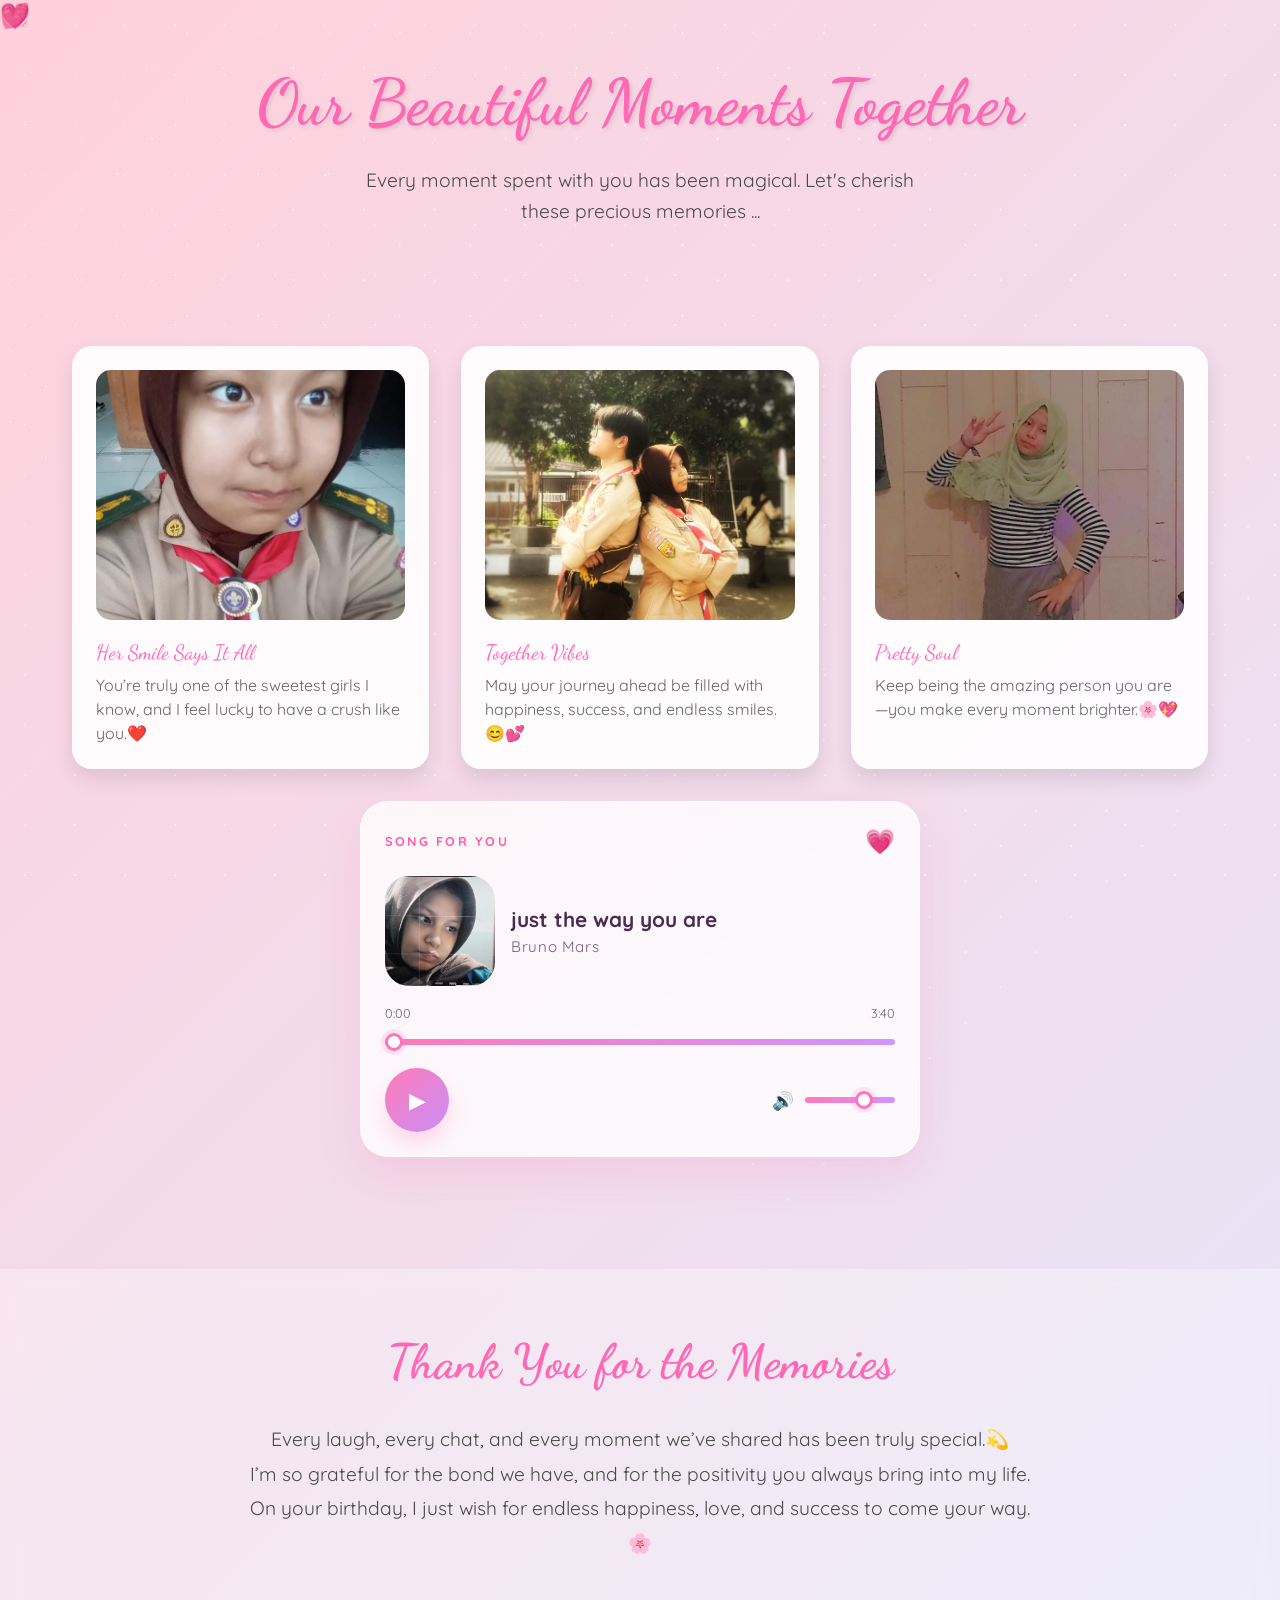
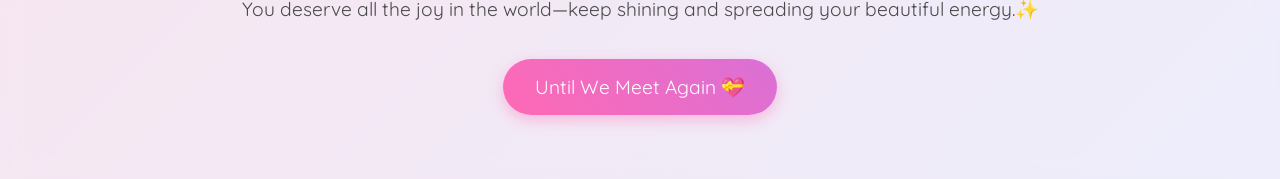
==== last.html @ d9fd36ad "first" ====
<!DOCTYPE html>
<html lang="en">

<head>
    <meta charset="UTF-8">
    <meta name="viewport" content="width=device-width, initial-scale=1.0">
    <title>Our Beautiful Memories ✨</title>
    <style>
        @import url('https://fonts.googleapis.com/css2?family=Dancing+Script:wght@700&family=Quicksand:wght@300;400;500;600&display=swap');

        * {
            margin: 0;
            padding: 0;
            box-sizing: border-box;
        }

        body {
            min-height: 100vh;
            background: linear-gradient(135deg,
                    #ffd1dc 0%,
                    #e6e6fa 25%,
                    #ffefd5 50%,
                    #e6e6fa 75%,
                    #ffd1dc 100%);
            background-size: 400% 400%;
            animation: gradientFlow 15s ease infinite;
            font-family: 'Quicksand', sans-serif;
            overflow-x: hidden;
            color: #4a4a4a;
        }

        @keyframes gradientFlow {
            0% {
                background-position: 0% 50%;
            }

            50% {
                background-position: 100% 50%;
            }

            100% {
                background-position: 0% 50%;
            }
        }

        /* Enhanced Sparkle Effect */
        .magic-sparkles {
            position: fixed;
            top: 0;
            left: 0;
            width: 100%;
            height: 100%;
            pointer-events: none;
            z-index: 1;
        }

        .sparkle {
            position: absolute;
            width: 6px;
            height: 6px;
            border-radius: 50%;
            background-color: white;
            animation: twinkle var(--duration, 4s) ease-in-out infinite;
            opacity: 0;
        }

        @keyframes twinkle {

            0%,
            100% {
                opacity: 0;
                transform: scale(0.5);
            }

            50% {
                opacity: 0.8;
                transform: scale(1);
            }
        }

        /* Generate 50 sparkles with different positions and animations */
        .magic-sparkles::before,
        .magic-sparkles::after {
            content: '';
            position: absolute;
            width: 100%;
            height: 100%;
            background-image: radial-gradient(circle, white 1px, transparent 1px);
            background-size: 50px 50px;
            animation: sparkleLayer 8s linear infinite;
            opacity: 0.5;
        }

        .magic-sparkles::after {
            animation-delay: -4s;
            transform: rotate(45deg);
        }

        @keyframes sparkleLayer {
            0% {
                transform: translateY(0);
            }

            100% {
                transform: translateY(-50px);
            }
        }

        /* Floating Hearts */
        .floating-hearts {
            position: fixed;
            width: 100%;
            height: 100%;
            pointer-events: none;
            z-index: 2;
        }

        .heart {
            position: absolute;
            font-size: 1.5rem;
            color: rgba(255, 105, 180, 0.6);
            animation: floatHeart var(--float-duration, 6s) ease-in-out infinite;
            animation-delay: var(--delay, 0s);
        }

        @keyframes floatHeart {
            0% {
                transform: translate(0, 100vh) rotate(0deg);
            }

            100% {
                transform: translate(var(--translate-x, 0), -100vh) rotate(360deg);
            }
        }

        /* Welcome Section */
        .welcome {
            text-align: center;
            padding: 4rem 2rem;
            position: relative;
            z-index: 3;
        }

        .welcome h1 {
            font-family: 'Dancing Script', cursive;
            font-size: 4rem;
            color: #ff69b4;
            text-shadow: 2px 2px 4px rgba(0, 0, 0, 0.1);
            animation: fadeInScale 2s ease;
        }

        .welcome p {
            font-size: 1.2rem;
            max-width: 600px;
            margin: 1.5rem auto;
            line-height: 1.6;
            animation: fadeIn 2s ease 0.5s both;
        }

        /* Enhanced Memory Cards */
        .memory-container {
            max-width: 1200px;
            margin: 0 auto;
            padding: 2rem;
            display: grid;
            grid-template-columns: repeat(auto-fit, minmax(300px, 1fr));
            gap: 2rem;
            z-index: 3;
            position: relative;
        }

        .memory-card {
            background: rgba(255, 255, 255, 0.9);
            border-radius: 20px;
            padding: 1.5rem;
            box-shadow: 0 10px 20px rgba(0, 0, 0, 0.1);
            transition: all 0.5s cubic-bezier(0.4, 0, 0.2, 1);
            position: relative;
            overflow: hidden;
        }

        .memory-card:hover {
            transform: translateY(-10px) scale(1.02);
            box-shadow: 0 15px 30px rgba(0, 0, 0, 0.15);
        }

        .memory-card::before {
            content: '';
            position: absolute;
            top: 0;
            left: 0;
            width: 100%;
            height: 100%;
            background: linear-gradient(45deg, transparent, rgba(255, 255, 255, 0.4), transparent);
            transform: translateX(-100%);
            transition: 0.5s;
        }

        .memory-card:hover::before {
            transform: translateX(100%);
        }

        .memory-img {
            width: 100%;
            height: 250px;
            object-fit: cover;
            border-radius: 15px;
            margin-bottom: 1rem;
            transition: transform 0.5s ease;
        }

        .memory-card:hover .memory-img {
            transform: scale(1.05);
        }

        .memory-date {
            font-family: 'Dancing Script', cursive;
            color: #ff69b4;
            font-size: 1.3rem;
            margin-bottom: 0.5rem;
        }

        .memory-caption {
            font-size: 1rem;
            line-height: 1.5;
            color: #666;
        }

        /* Final Message Section */
        .final-message {
            text-align: center;
            padding: 4rem 2rem;
            background: rgba(255, 255, 255, 0.3);
            backdrop-filter: blur(10px);
            margin-top: 3rem;
            position: relative;
            z-index: 3;
        }

        .final-message h2 {
            font-family: 'Dancing Script', cursive;
            font-size: 3rem;
            color: #ff69b4;
            margin-bottom: 2rem;
            animation: heartbeat 2s infinite;
        }

        @keyframes heartbeat {

            0%,
            100% {
                transform: scale(1);
            }

            50% {
                transform: scale(1.1);
            }
        }

        .final-message p {
            font-size: 1.2rem;
            max-width: 800px;
            margin: 0 auto 2rem;
            line-height: 1.8;
        }

        .goodbye-btn {
            display: inline-block;
            padding: 1rem 2rem;
            font-size: 1.2rem;
            background: linear-gradient(45deg, #ff69b4, #da70d6);
            color: white;
            border: none;
            border-radius: 50px;
            cursor: pointer;
            text-decoration: none;
            transition: all 0.3s ease;
            box-shadow: 0 5px 15px rgba(255, 105, 180, 0.4);
            animation: float 3s infinite ease-in-out;
        }

        .goodbye-btn:hover {
            transform: translateY(-5px);
            box-shadow: 0 8px 20px rgba(255, 105, 180, 0.6);
        }

        @keyframes float {

            0%,
            100% {
                transform: translateY(0);
            }

            50% {
                transform: translateY(-10px);
            }
        }

        /* Animations */
        @keyframes fadeInScale {
            0% {
                opacity: 0;
                transform: scale(0.8);
            }

            100% {
                opacity: 1;
                transform: scale(1);
            }
        }

        @keyframes fadeIn {
            0% {
                opacity: 0;
            }

            100% {
                opacity: 1;
            }
        }

        /* Generate Hearts */
        .js-generate-hearts {
            position: fixed;
            width: 100%;
            height: 100%;
            pointer-events: none;
            z-index: 2;
        }

        /* Custom Scrollbar */
        ::-webkit-scrollbar {
            width: 12px;
        }

        ::-webkit-scrollbar-track {
            background: rgba(255, 255, 255, 0.4);
        }

        ::-webkit-scrollbar-thumb {
            background: linear-gradient(45deg, #ff69b4, #da70d6);
            border-radius: 6px;
        }

        /* Music Player */
        .music-player-wrap {
            position: relative;
            z-index: 3;
            padding: 0 1.5rem 4rem;
        }

        .music-player {
            max-width: 560px;
            margin: 0 auto;
            background: rgba(255, 255, 255, 0.78);
            border: 1px solid rgba(255, 255, 255, 0.7);
            border-radius: 28px;
            box-shadow: 0 18px 40px rgba(250, 122, 180, 0.18);
            backdrop-filter: blur(10px);
            padding: 1.5rem;
            animation: fadeIn 1.5s ease 1s both;
        }

        .music-top {
            display: flex;
            align-items: center;
            justify-content: space-between;
            margin-bottom: 1.2rem;
        }

        .music-label {
            font-size: 0.8rem;
            letter-spacing: 0.14rem;
            text-transform: uppercase;
            color: #ff5da2;
            font-weight: 700;
        }

        .music-heart {
            font-size: 1.5rem;
            animation: heartbeat 1.8s infinite;
        }

        .music-content {
            display: flex;
            align-items: center;
            gap: 1rem;
        }

        .album-art {
            width: 110px;
            height: 110px;
            border-radius: 24px;
            background: linear-gradient(135deg, #ff9ecb, #d9a7ff, #ffd9a8);
            position: relative;
            display: grid;
            place-items: center;
            overflow: hidden;
        }


        .track-meta {
            flex: 1;
        }

        .track-title {
            font-size: 1.3rem;
            font-weight: 700;
            color: #4a2c52;
            margin-bottom: 0.3rem;
        }

        .track-artist {
            color: #7b5d7e;
            font-size: 0.95rem;
            letter-spacing: 0.04rem;
        }

        .progress-wrap {
            margin-top: 1.2rem;
        }

        .time-row {
            display: flex;
            justify-content: space-between;
            font-size: 0.8rem;
            color: #7a5f7e;
            margin-bottom: 0.5rem;
        }

        input[type="range"] {
            width: 100%;
            appearance: none;
            height: 6px;
            border-radius: 999px;
            background: linear-gradient(90deg, #ff78b8 0%, #d094ff 100%);
            outline: none;
        }

        input[type="range"]::-webkit-slider-thumb {
            appearance: none;
            width: 18px;
            height: 18px;
            border-radius: 50%;
            background: #ffffff;
            border: 3px solid #ff74b8;
            box-shadow: 0 0 0 4px rgba(255, 116, 184, 0.15);
            cursor: pointer;
        }

        .controls {
            display: flex;
            align-items: center;
            justify-content: space-between;
            gap: 1rem;
            margin-top: 1.2rem;
        }

        .control-btn {
            border: none;
            background: linear-gradient(135deg, #ff7bb8, #c98ef7);
            color: #fff;
            width: 52px;
            height: 52px;
            border-radius: 50%;
            font-size: 1.2rem;
            cursor: pointer;
            box-shadow: 0 12px 20px rgba(255, 120, 184, 0.25);
            transition: transform 0.25s ease, box-shadow 0.25s ease;
        }

        .control-btn:hover {
            transform: translateY(-2px) scale(1.04);
            box-shadow: 0 14px 24px rgba(255, 120, 184, 0.35);
        }

        .play-toggle {
            width: 64px;
            height: 64px;
            font-size: 1.4rem;
        }

        .volume-wrap {
            display: flex;
            align-items: center;
            gap: 0.7rem;
            min-width: 120px;
            color: #6a4d6a;
            font-size: 1.1rem;
        }

        .volume-wrap input {
            width: 90px;
        }

        /* Goodbye overlay */
        .goodbye-overlay {
            position: fixed;
            inset: 0;
            display: grid;
            place-items: center;
            padding: 2rem;
            background: rgba(255, 214, 230, 0.94);
            backdrop-filter: blur(12px);
            opacity: 0;
            pointer-events: none;
            z-index: 10;
        }

        .goodbye-overlay.is-visible {
            animation: goodbyeReveal 2.8s ease forwards;
            pointer-events: auto;
        }

        .goodbye-content {
            text-align: center;
            color: #6b365c;
            animation: goodbyePop 0.7s cubic-bezier(0.2, 1.4, 0.4, 1) both;
        }

        .goodbye-content h2 {
            font-family: 'Dancing Script', cursive;
            font-size: clamp(3rem, 10vw, 6rem);
            color: #ff579f;
            text-shadow: 2px 3px 0 #fff;
        }

        .goodbye-content p {
            margin-top: 0.75rem;
            font-size: clamp(1rem, 3vw, 1.35rem);
        }

        .goodbye-hearts {
            margin-top: 1.25rem;
            font-size: 2.4rem;
            letter-spacing: 0.7rem;
            animation: goodbyeHearts 1.2s ease-in-out infinite;
        }

        @keyframes goodbyeReveal {
            0%, 82% { opacity: 1; }
            100% { opacity: 0; }
        }

        @keyframes goodbyePop {
            0% { opacity: 0; transform: scale(0.5) rotate(-6deg); }
            100% { opacity: 1; transform: scale(1) rotate(0); }
        }

        @keyframes goodbyeHearts {
            0%, 100% { transform: translateY(0) scale(1); }
            50% { transform: translateY(-12px) scale(1.12); }
        }

        /* Responsive Design */
        @media (max-width: 768px) {
            .welcome h1 {
                font-size: 3rem;
            }

            .memory-container {
                grid-template-columns: 1fr;
            }

            .final-message h2 {
                font-size: 2.5rem;
            }

            .music-content {
                flex-direction: column;
                text-align: center;
            }

            .controls {
                flex-wrap: wrap;
                justify-content: center;
            }

            .volume-wrap {
                width: 100%;
                justify-content: center;
            }
        }
    </style>
</head>

<body>
    <div class="magic-sparkles"></div>
    <div class="floating-hearts">
        <!-- Hearts will be generated via CSS -->
        <div class="heart" style="--float-duration: 6s; --delay: 0s; --translate-x: 20px;">💝</div>
        <div class="heart" style="--float-duration: 8s; --delay: 1s; --translate-x: -30px;">💖</div>
        <div class="heart" style="--float-duration: 7s; --delay: 2s; --translate-x: 40px;">💗</div>
        <div class="heart" style="--float-duration: 9s; --delay: 3s; --translate-x: -20px;">💓</div>
        <div class="heart" style="--float-duration: 5s; --delay: 4s; --translate-x: 30px;">💕</div>
    </div>

    <section class="welcome">
        <h1>Our Beautiful Moments Together</h1>
        <p>Every moment spent with you has been magical. Let's cherish these precious memories ...</p>
    </section>

    <div class="memory-container">
        <div class="memory-card">
            <img src="./her smile.jpeg" alt="First Date" class="memory-img">
            <div class="memory-date">Her Smile Says It All</div>
            <div class="memory-caption">You’re truly one of the sweetest girls I know, and I feel lucky to have a crush
                like you.❤️</div>
        </div>
        <div class="memory-card">
            <img src="./me and you.jpeg" alt="Beach Day" class="memory-img">
            <div class="memory-date">Together Vibes</div>
            <div class="memory-caption">May your journey ahead be filled with happiness, success, and endless
                smiles.😊💕</div>
        </div>
        <div class="memory-card">
            <img src="./herchildhood.jpeg" alt="Movie Night" class="memory-img">
            <div class="memory-date">Pretty Soul</div>
            <div class="memory-caption">Keep being the amazing person you are—you make every moment brighter.🌸💖</div>
        </div>

    </div>
    <div class="music-player-wrap">
        <div class="music-player">
            <div class="music-top">
                <div class="music-label">song For You</div>
                <div class="music-heart">💗</div>
            </div>

            <div class="music-content">
                <div class="album-art" aria-hidden="true">
                    <img src="./her.jpeg" alt="her" style="width: 100%; height: 100%; object-fit: cover;">
                </div>
                <div class="track-meta">
                    <div class="track-title">just the way you are</div>
                    <div class="track-artist">Bruno Mars</div>
                </div>
            </div>

            <div class="progress-wrap">
                <div class="time-row">
                    <span id="currentTime">0:00</span>
                    <span id="totalTime">0:00</span>
                </div>
                <input id="progressBar" type="range" min="0" max="100" value="0" aria-label="Song progress">
            </div>

            <div class="controls">
                <button class="control-btn play-toggle" id="playPauseBtn" aria-label="Play or pause music">▶</button>

                <div class="volume-wrap" aria-label="Volume control">
                    <span>🔊</span>
                    <input id="volumeBar" type="range" min="0" max="1" step="0.01" value="0.7">
                </div>
            </div>
        </div>
    </div>

    <audio id="birthdayAudio" preload="auto" autoplay loop>
        <source src="Bruno Mars - Just The Way You Are (Lyrics).mp3" type="audio/mpeg">
        Browser kamu tidak mendukung audio HTML5.
    </audio>

    <section class="final-message">
        <h2>Thank You for the Memories</h2>
        <p>Every laugh, every chat, and every moment we’ve shared has been truly special.💫<br>
            I’m so grateful for the bond we have, and for the positivity you always bring into my life.<br>
            On your birthday, I just wish for endless happiness, love, and success to come your way.🌸</p>
        <p>You deserve all the joy in the world—keep shining and spreading your beautiful energy.✨</p>
        <a href="#" class="goodbye-btn">Until We Meet Again 💝</a>
    </section>

    <div class="goodbye-overlay" id="goodbyeOverlay" role="status" aria-live="polite" aria-hidden="true">
        <div class="goodbye-content">
            <h2>Bye bye! 💝</h2>
            <p>See you again very soon...</p>
            <div class="goodbye-hearts" aria-hidden="true">💖 💕 💗</div>
        </div>
    </div>

    

    <script>
        const audio = document.getElementById('birthdayAudio');
        const playPauseBtn = document.getElementById('playPauseBtn');
        const progressBar = document.getElementById('progressBar');
        const volumeBar = document.getElementById('volumeBar');
        const currentTimeEl = document.getElementById('currentTime');
        const totalTimeEl = document.getElementById('totalTime');
        const goodbyeBtn = document.querySelector('.goodbye-btn');
        const goodbyeOverlay = document.getElementById('goodbyeOverlay');

        function formatTime(seconds) {
            if (!seconds || Number.isNaN(seconds)) return '0:00';
            const mins = Math.floor(seconds / 60);
            const secs = Math.floor(seconds % 60);
            return `${mins}:${String(secs).padStart(2, '0')}`;
        }

        playPauseBtn.addEventListener('click', () => {
            if (audio.paused) {
                audio.play();
            } else {
                audio.pause();
            }
        });

        audio.addEventListener('play', () => {
            playPauseBtn.textContent = '❚❚';
        });

        audio.addEventListener('pause', () => {
            playPauseBtn.textContent = '▶';
        });

        audio.addEventListener('loadedmetadata', () => {
            totalTimeEl.textContent = formatTime(audio.duration);
        });

        audio.addEventListener('timeupdate', () => {
            if (!audio.duration) return;
            progressBar.value = (audio.currentTime / audio.duration) * 100;
            currentTimeEl.textContent = formatTime(audio.currentTime);
        });

        progressBar.addEventListener('input', () => {
            if (!audio.duration) return;
            audio.currentTime = (progressBar.value / 100) * audio.duration;
        });

        volumeBar.addEventListener('input', () => {
            audio.volume = Number(volumeBar.value);
        });

        goodbyeBtn.addEventListener('click', (event) => {
            event.preventDefault();
            audio.pause();
            goodbyeOverlay.classList.add('is-visible');
            goodbyeOverlay.setAttribute('aria-hidden', 'false');

            window.setTimeout(() => {
                window.open('', '_self');
                window.close();
                window.setTimeout(() => {
                    window.location.replace('about:blank');
                }, 300);
            }, 2800);
        });

        audio.volume = Number(volumeBar.value);
    </script>
</body>

</html>
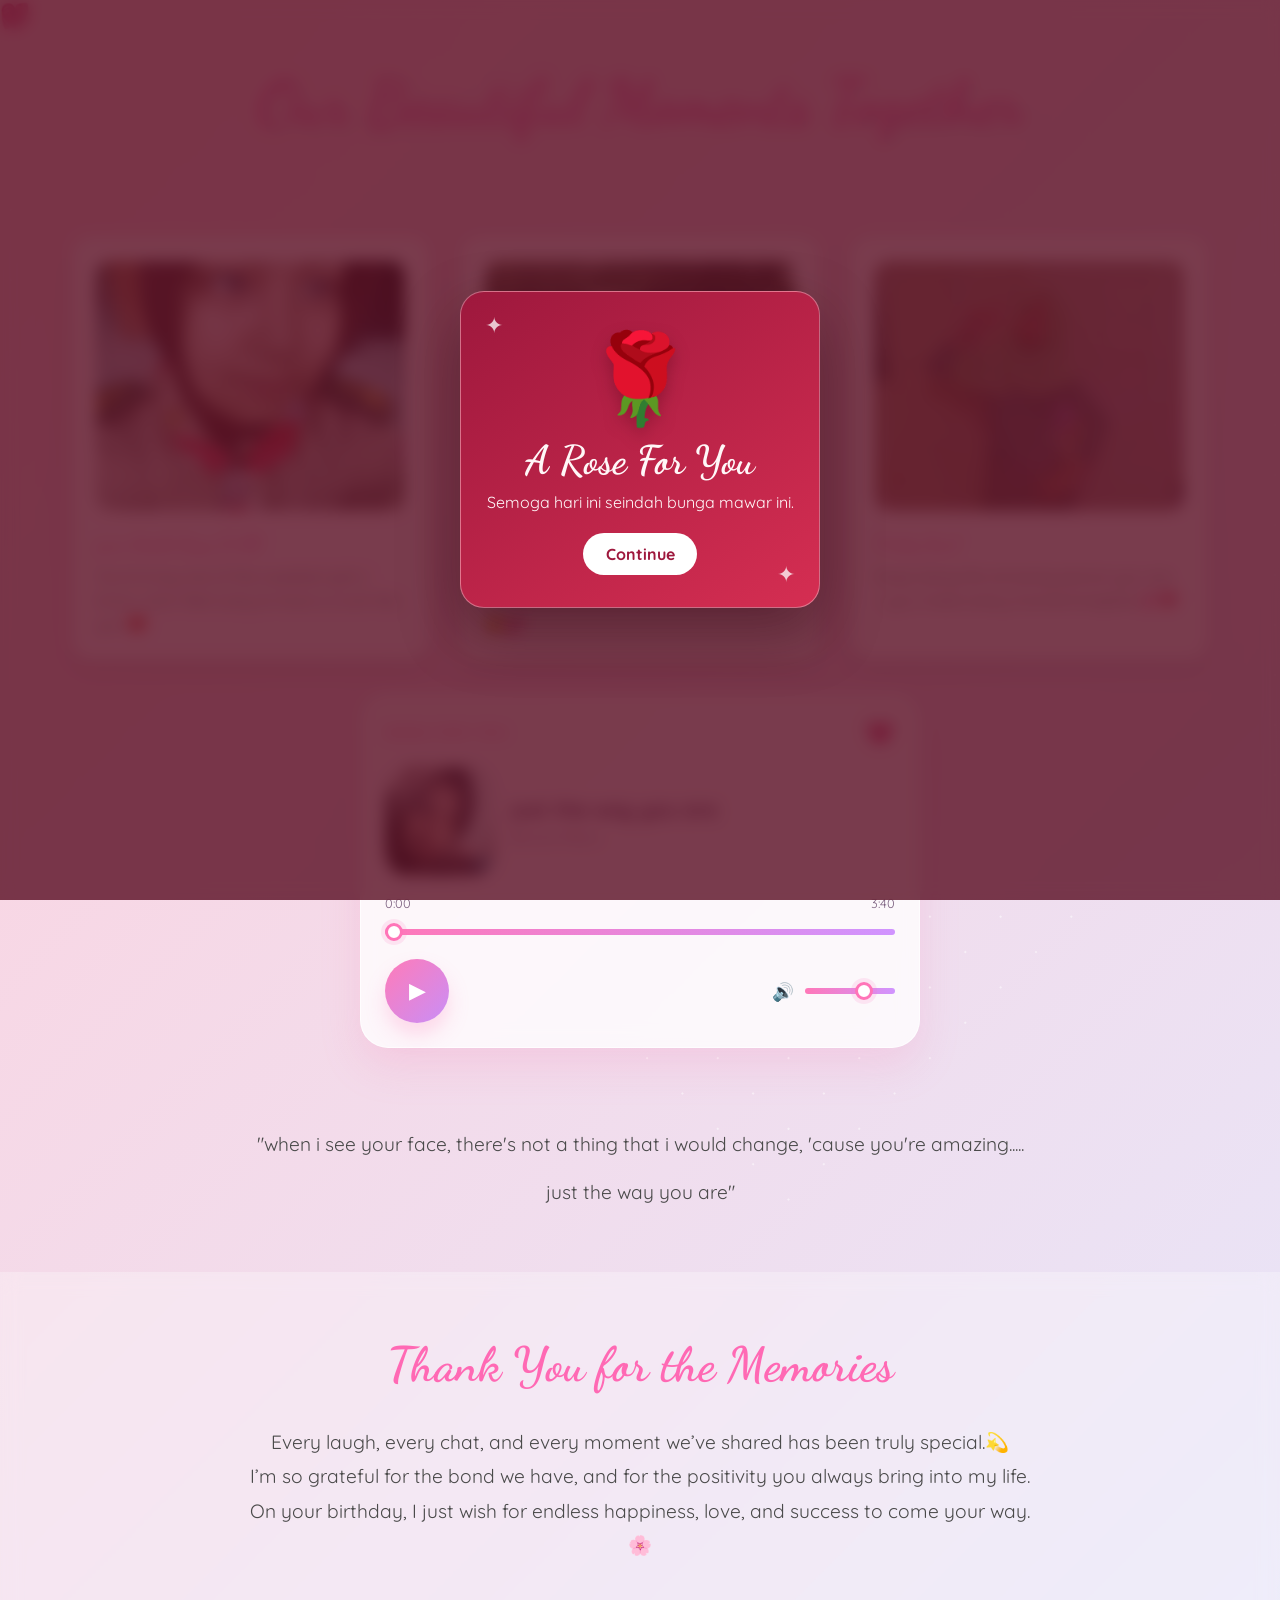
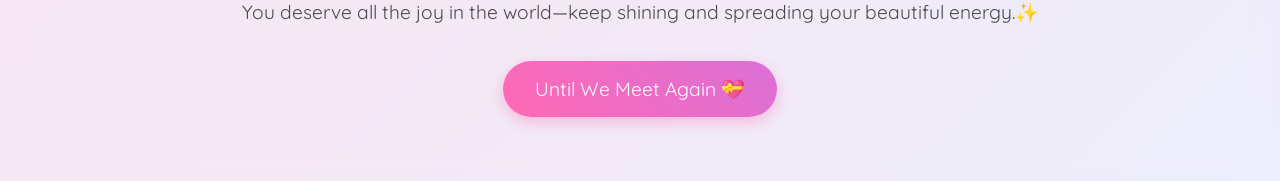
==== commit 13420b9d: "roses" ====
--- a/last.html
+++ b/last.html
@@ -133,6 +133,65 @@
             }
         }
 
+        /* Animated rose petals behind the page content */
+        .background-petals {
+            position: fixed;
+            inset: 0;
+            overflow: hidden;
+            pointer-events: none;
+            z-index: 0;
+        }
+
+        .background-petal {
+            position: absolute;
+            top: -10vh;
+            left: var(--petal-left);
+            width: 14px;
+            height: 20px;
+            border-radius: 70% 30% 70% 30%;
+            background: linear-gradient(135deg, #ef476f, #a4133c);
+            opacity: 0;
+            filter: drop-shadow(0 3px 3px rgba(125, 16, 50, 0.18));
+            animation: petalFall var(--petal-duration) linear infinite;
+            animation-delay: var(--petal-delay);
+        }
+
+        .background-petal:nth-child(2n) {
+            width: 10px;
+            height: 15px;
+            background: linear-gradient(135deg, #ff758f, #c9184a);
+        }
+
+        .background-petal:nth-child(3n) {
+            width: 18px;
+            height: 12px;
+            border-radius: 50% 20% 50% 20%;
+        }
+
+        @keyframes petalFall {
+            0% {
+                opacity: 0;
+                transform: translate3d(0, -10vh, 0) rotate(0deg);
+            }
+
+            12% {
+                opacity: 0.65;
+            }
+
+            50% {
+                transform: translate3d(var(--petal-sway), 50vh, 0) rotate(180deg);
+            }
+
+            88% {
+                opacity: 0.45;
+            }
+
+            100% {
+                opacity: 0;
+                transform: translate3d(calc(var(--petal-sway) * -1), 115vh, 0) rotate(360deg);
+            }
+        }
+
         /* Welcome Section */
         .welcome {
             text-align: center;
@@ -552,6 +611,120 @@
             50% { transform: translateY(-12px) scale(1.12); }
         }
 
+        /* Opening rose popup */
+        .rose-popup {
+            position: fixed;
+            inset: 0;
+            display: grid;
+            place-items: center;
+            padding: 1.5rem;
+            background: rgba(92, 18, 39, 0.82);
+            backdrop-filter: blur(8px);
+            z-index: 20;
+            animation: rosePopupIn 0.7s ease both;
+        }
+
+        .rose-popup.is-closing {
+            animation: rosePopupOut 0.7s ease forwards;
+            pointer-events: none;
+        }
+
+        .rose-popup-content {
+            position: relative;
+            width: min(360px, 100%);
+            padding: 2.5rem 1.5rem 2rem;
+            text-align: center;
+            color: #fff7f8;
+            background: linear-gradient(145deg, #9e183d, #d52e52);
+            border: 1px solid rgba(255, 255, 255, 0.35);
+            border-radius: 24px;
+            box-shadow: 0 24px 60px rgba(45, 0, 16, 0.4);
+            overflow: hidden;
+            animation: roseBloom 0.9s cubic-bezier(0.2, 1.35, 0.4, 1) 0.15s both;
+        }
+
+        .rose-popup-content::before,
+        .rose-popup-content::after {
+            content: '✦';
+            position: absolute;
+            color: rgba(255, 255, 255, 0.75);
+            font-size: 1.4rem;
+            animation: roseSparkle 2s ease-in-out infinite;
+        }
+
+        .rose-popup-content::before {
+            top: 1.2rem;
+            left: 1.5rem;
+        }
+
+        .rose-popup-content::after {
+            right: 1.5rem;
+            bottom: 1.2rem;
+            animation-delay: 0.7s;
+        }
+
+        .rose-flower {
+            display: block;
+            font-size: 5.5rem;
+            line-height: 1;
+            filter: drop-shadow(0 8px 8px rgba(68, 0, 15, 0.3));
+            animation: roseSway 2.2s ease-in-out infinite;
+        }
+
+        .rose-popup h2 {
+            margin-top: 1rem;
+            font-family: 'Dancing Script', cursive;
+            font-size: 2.5rem;
+            font-weight: 700;
+        }
+
+        .rose-popup p {
+            margin: 0.5rem 0 1.3rem;
+            font-size: 1rem;
+        }
+
+        .rose-close {
+            padding: 0.7rem 1.4rem;
+            color: #9e183d;
+            background: #fff;
+            border: 0;
+            border-radius: 999px;
+            cursor: pointer;
+            font: inherit;
+            font-weight: 700;
+            transition: transform 0.2s ease, box-shadow 0.2s ease;
+        }
+
+        .rose-close:hover {
+            transform: translateY(-2px);
+            box-shadow: 0 6px 14px rgba(70, 0, 18, 0.25);
+        }
+
+        @keyframes rosePopupIn {
+            from { opacity: 0; }
+            to { opacity: 1; }
+        }
+
+        @keyframes rosePopupOut {
+            from { opacity: 1; }
+            to { opacity: 0; visibility: hidden; }
+        }
+
+        @keyframes roseBloom {
+            from { opacity: 0; transform: scale(0.65) translateY(24px); }
+            to { opacity: 1; transform: scale(1) translateY(0); }
+        }
+
+        @keyframes roseSway {
+            0%, 100% { transform: rotate(-4deg) translateY(0); }
+            50% { transform: rotate(4deg) translateY(-8px); }
+        }
+
+        @keyframes roseSparkle {
+            0%, 100% { opacity: 0.35; transform: scale(0.7) rotate(0deg); }
+            50% { opacity: 1; transform: scale(1.2) rotate(20deg); }
+        }
+
         /* Responsive Design */
         @media (max-width: 768px) {
             .welcome h1 {
@@ -586,6 +759,16 @@
 
 <body>
     <div class="magic-sparkles"></div>
+    <div class="background-petals" aria-hidden="true">
+        <span class="background-petal" style="--petal-left: 7%; --petal-duration: 11s; --petal-delay: -2s; --petal-sway: 70px;"></span>
+        <span class="background-petal" style="--petal-left: 18%; --petal-duration: 14s; --petal-delay: -8s; --petal-sway: -55px;"></span>
+        <span class="background-petal" style="--petal-left: 31%; --petal-duration: 12s; --petal-delay: -5s; --petal-sway: 90px;"></span>
+        <span class="background-petal" style="--petal-left: 45%; --petal-duration: 15s; --petal-delay: -11s; --petal-sway: -75px;"></span>
+        <span class="background-petal" style="--petal-left: 58%; --petal-duration: 10s; --petal-delay: -4s; --petal-sway: 60px;"></span>
+        <span class="background-petal" style="--petal-left: 71%; --petal-duration: 13s; --petal-delay: -9s; --petal-sway: -90px;"></span>
+        <span class="background-petal" style="--petal-left: 84%; --petal-duration: 11s; --petal-delay: -6s; --petal-sway: 50px;"></span>
+        <span class="background-petal" style="--petal-left: 94%; --petal-duration: 16s; --petal-delay: -13s; --petal-sway: -65px;"></span>
+    </div>
     <div class="floating-hearts">
         <!-- Hearts will be generated via CSS -->
         <div class="heart" style="--float-duration: 6s; --delay: 0s; --translate-x: 20px;">💝</div>
@@ -595,15 +778,23 @@
         <div class="heart" style="--float-duration: 5s; --delay: 4s; --translate-x: 30px;">💕</div>
     </div>
 
+    <div class="rose-popup" id="rosePopup" role="dialog" aria-modal="true" aria-label="A red rose for you">
+        <div class="rose-popup-content">
+            <span class="rose-flower" aria-hidden="true">🌹</span>
+            <h2>A Rose For You</h2>
+            <p>Semoga hari ini seindah bunga mawar ini.</p>
+            <button class="rose-close" id="roseClose" type="button">Continue</button>
+        </div>
+    </div>
+
     <section class="welcome">
         <h1>Our Beautiful Moments Together</h1>
-        <p>Every moment spent with you has been magical. Let's cherish these precious memories ...</p>
     </section>
 
     <div class="memory-container">
         <div class="memory-card">
             <img src="./her smile.jpeg" alt="First Date" class="memory-img">
-            <div class="memory-date">Her Smile Says It All</div>
+            <div class="memory-date">your Smile Says It All</div>
             <div class="memory-caption">You’re truly one of the sweetest girls I know, and I feel lucky to have a crush
                 like you.❤️</div>
         </div>
@@ -661,6 +852,12 @@
         Browser kamu tidak mendukung audio HTML5.
     </audio>
 
+    <section class="quote-section" style="padding: 20px; text-align: center; font-size: 1.2rem; color: #4a4a4a;">
+        <p>
+            "when i see your face, there's not a thing that i would change,  'cause you're amazing..... <br></br> just the way you are"
+        </p>
+    </section>
+
     <section class="final-message">
         <h2>Thank You for the Memories</h2>
         <p>Every laugh, every chat, and every moment we’ve shared has been truly special.💫<br>
@@ -689,6 +886,19 @@
         const totalTimeEl = document.getElementById('totalTime');
         const goodbyeBtn = document.querySelector('.goodbye-btn');
         const goodbyeOverlay = document.getElementById('goodbyeOverlay');
+        const rosePopup = document.getElementById('rosePopup');
+        const roseClose = document.getElementById('roseClose');
+
+        function closeRosePopup() {
+            rosePopup.classList.add('is-closing');
+            window.setTimeout(() => rosePopup.remove(), 700);
+        }
+
+        roseClose.addEventListener('click', closeRosePopup);
+        rosePopup.addEventListener('click', (event) => {
+            if (event.target === rosePopup) closeRosePopup();
+        });
+        window.setTimeout(closeRosePopup, 4500);
 
         function formatTime(seconds) {
             if (!seconds || Number.isNaN(seconds)) return '0:00';
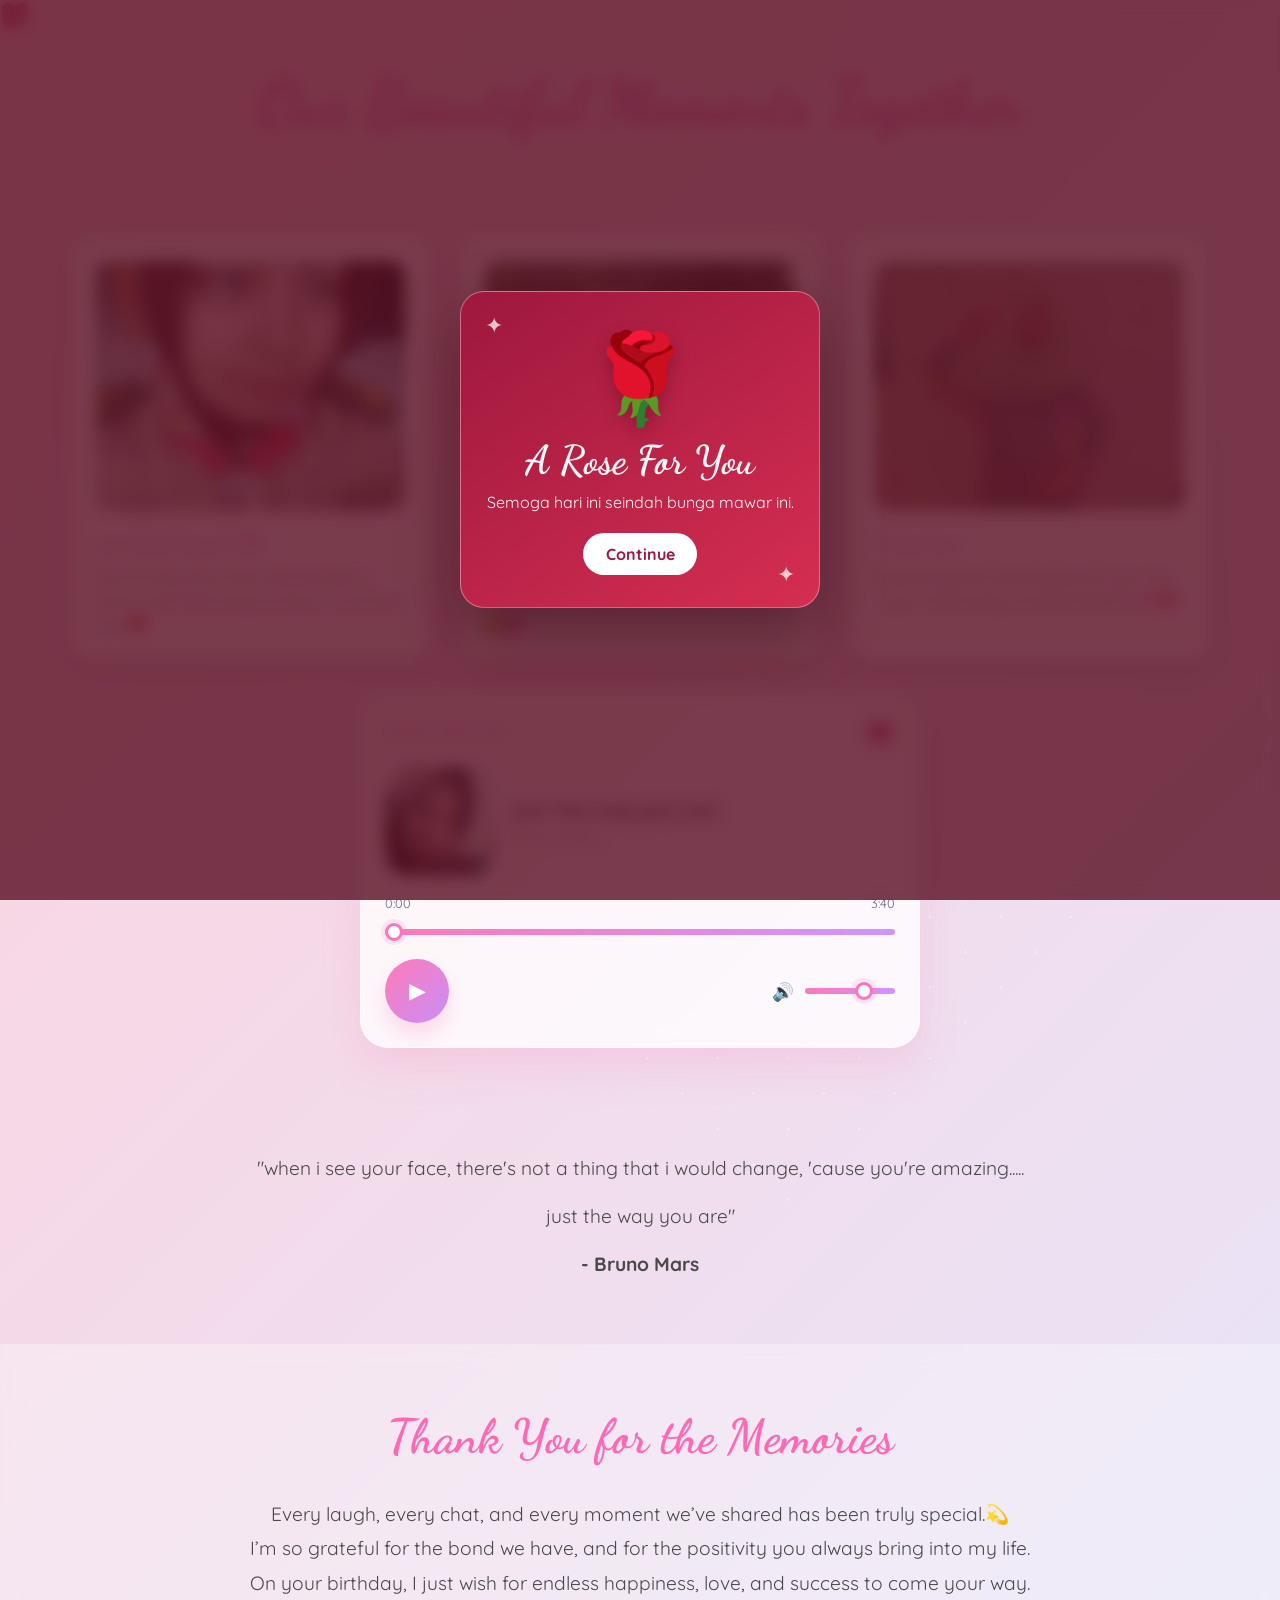
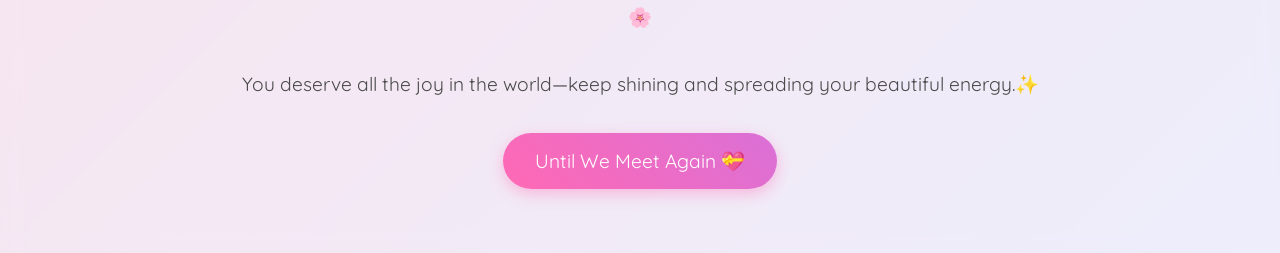
==== commit d0a02532: ""fix word"" ====
--- a/last.html
+++ b/last.html
@@ -853,8 +853,9 @@
     </audio>
 
     <section class="quote-section" style="padding: 20px; text-align: center; font-size: 1.2rem; color: #4a4a4a;">
-        <p>
-            "when i see your face, there's not a thing that i would change,  'cause you're amazing..... <br></br> just the way you are"
+        <br>
+            "when i see your face, there's not a thing that i would change,  'cause you're amazing..... <br></br> just the way you are" <br></br>
+            <strong>- Bruno Mars</strong>
         </p>
     </section>
 
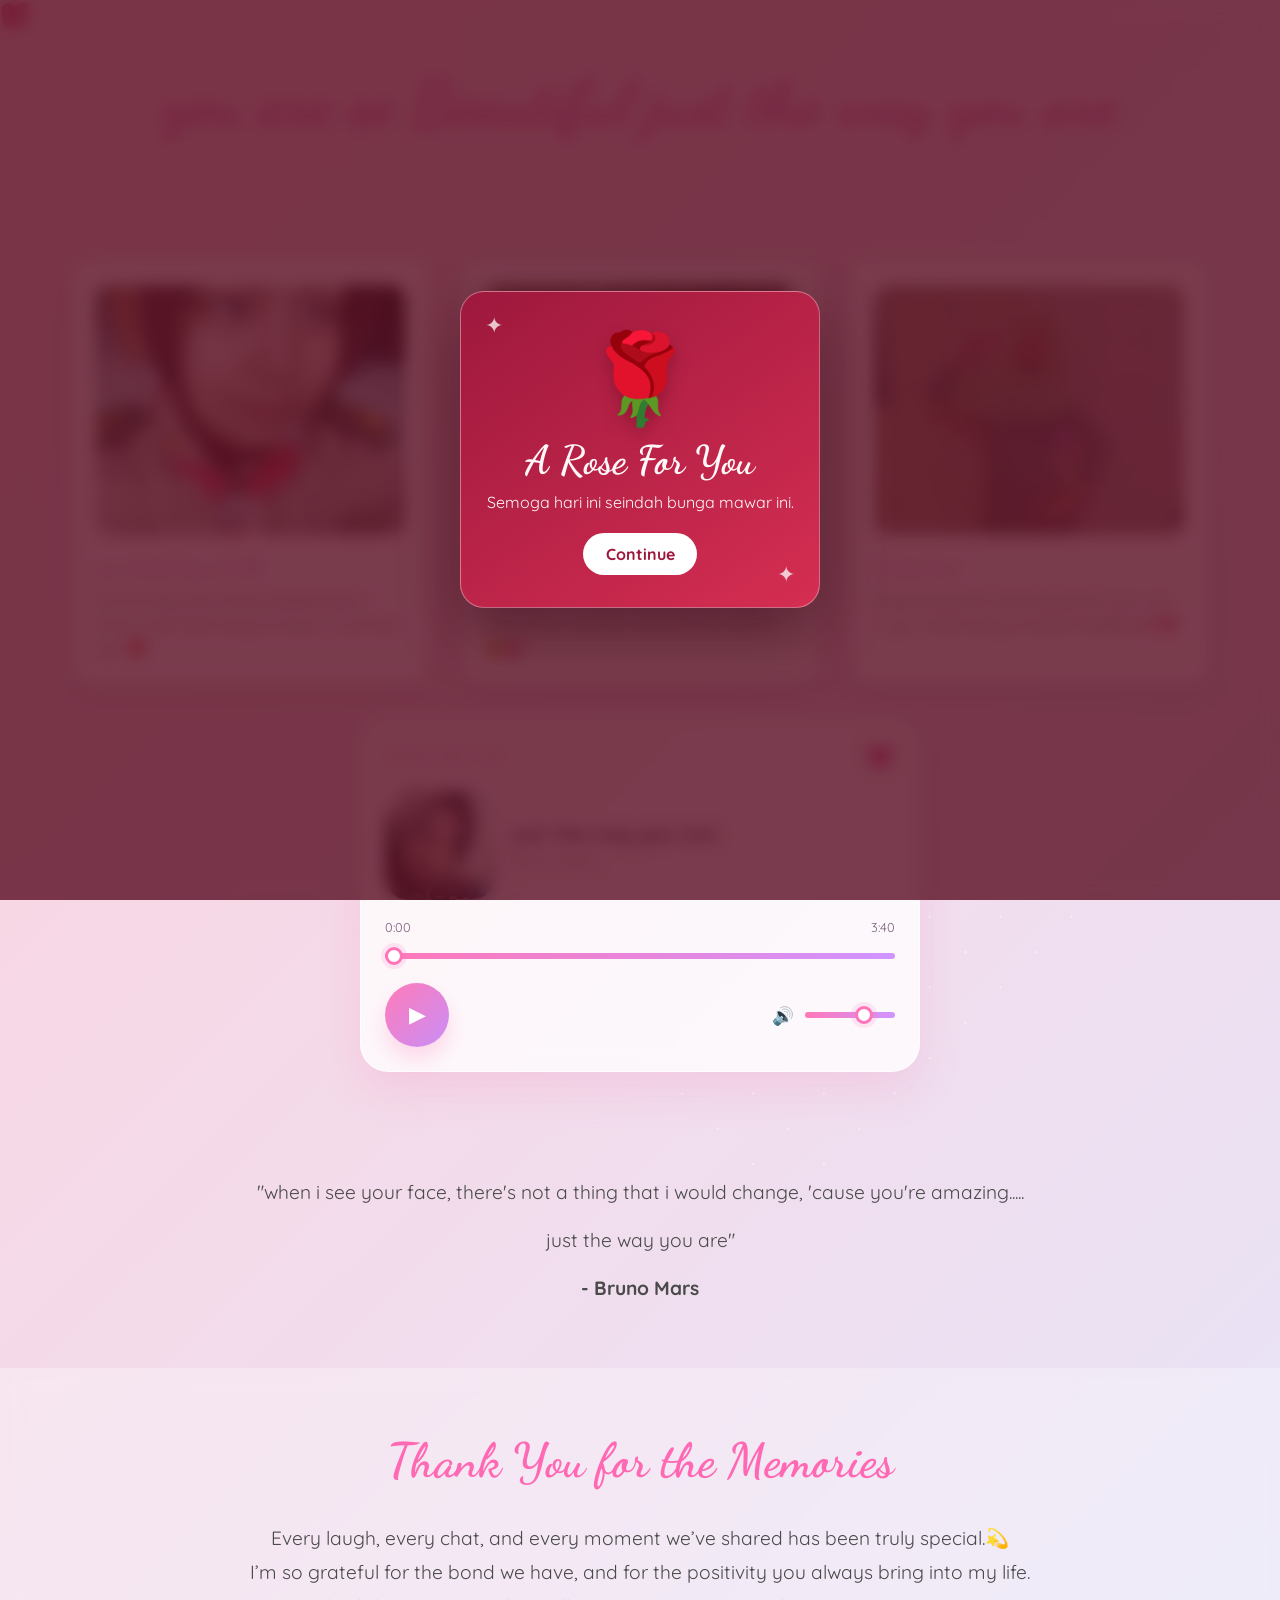
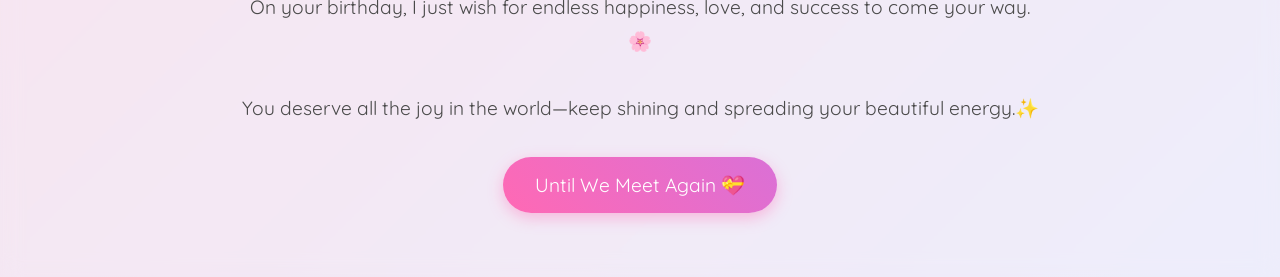
==== commit dc49305e: ""just the way you are"" ====
--- a/last.html
+++ b/last.html
@@ -788,7 +788,8 @@
     </div>
 
     <section class="welcome">
-        <h1>Our Beautiful Moments Together</h1>
+        <h1>you are so Beautiful just the way you are</h1>
+        <p class="welcome-text"></p>
     </section>
 
     <div class="memory-container">
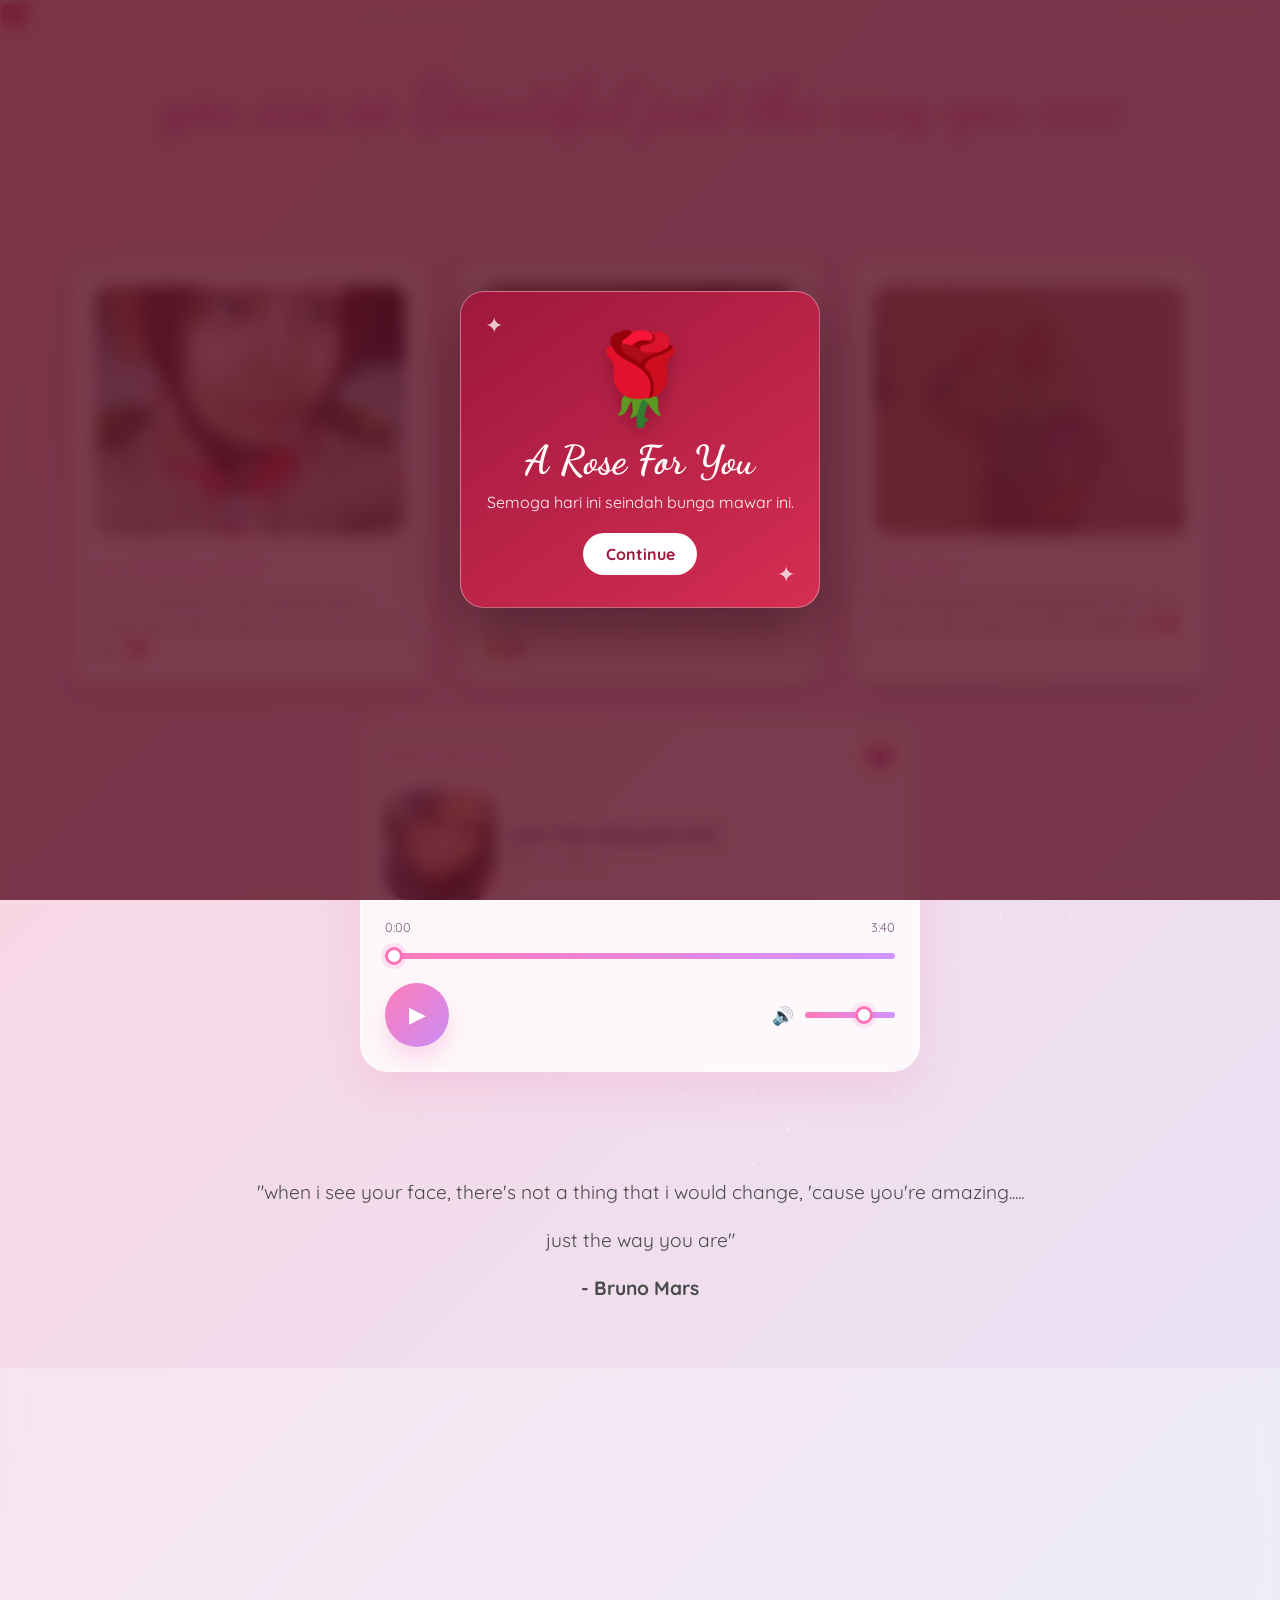
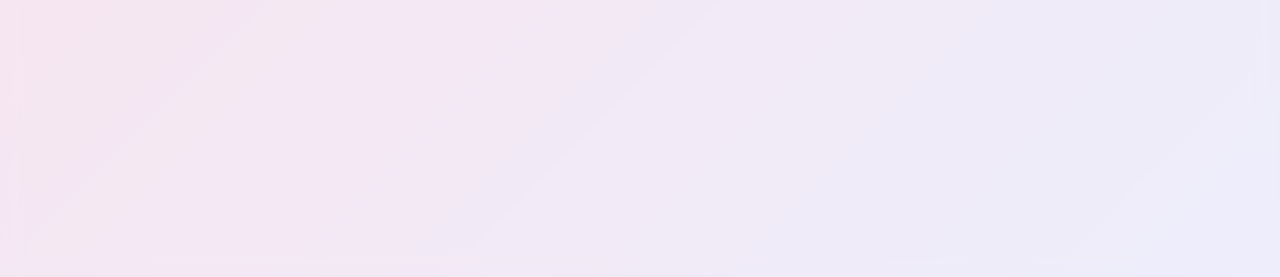
==== commit 71ae90e2: "last comm" ====
--- a/last.html
+++ b/last.html
@@ -821,7 +821,7 @@
 
             <div class="music-content">
                 <div class="album-art" aria-hidden="true">
-                    <img src="./her.jpeg" alt="her" style="width: 100%; height: 100%; object-fit: cover;">
+                    <img src="./herrr.jpeg" alt="her" style="width: 100%; height: 100%; object-fit: cover;">
                 </div>
                 <div class="track-meta">
                     <div class="track-title">just the way you are</div>
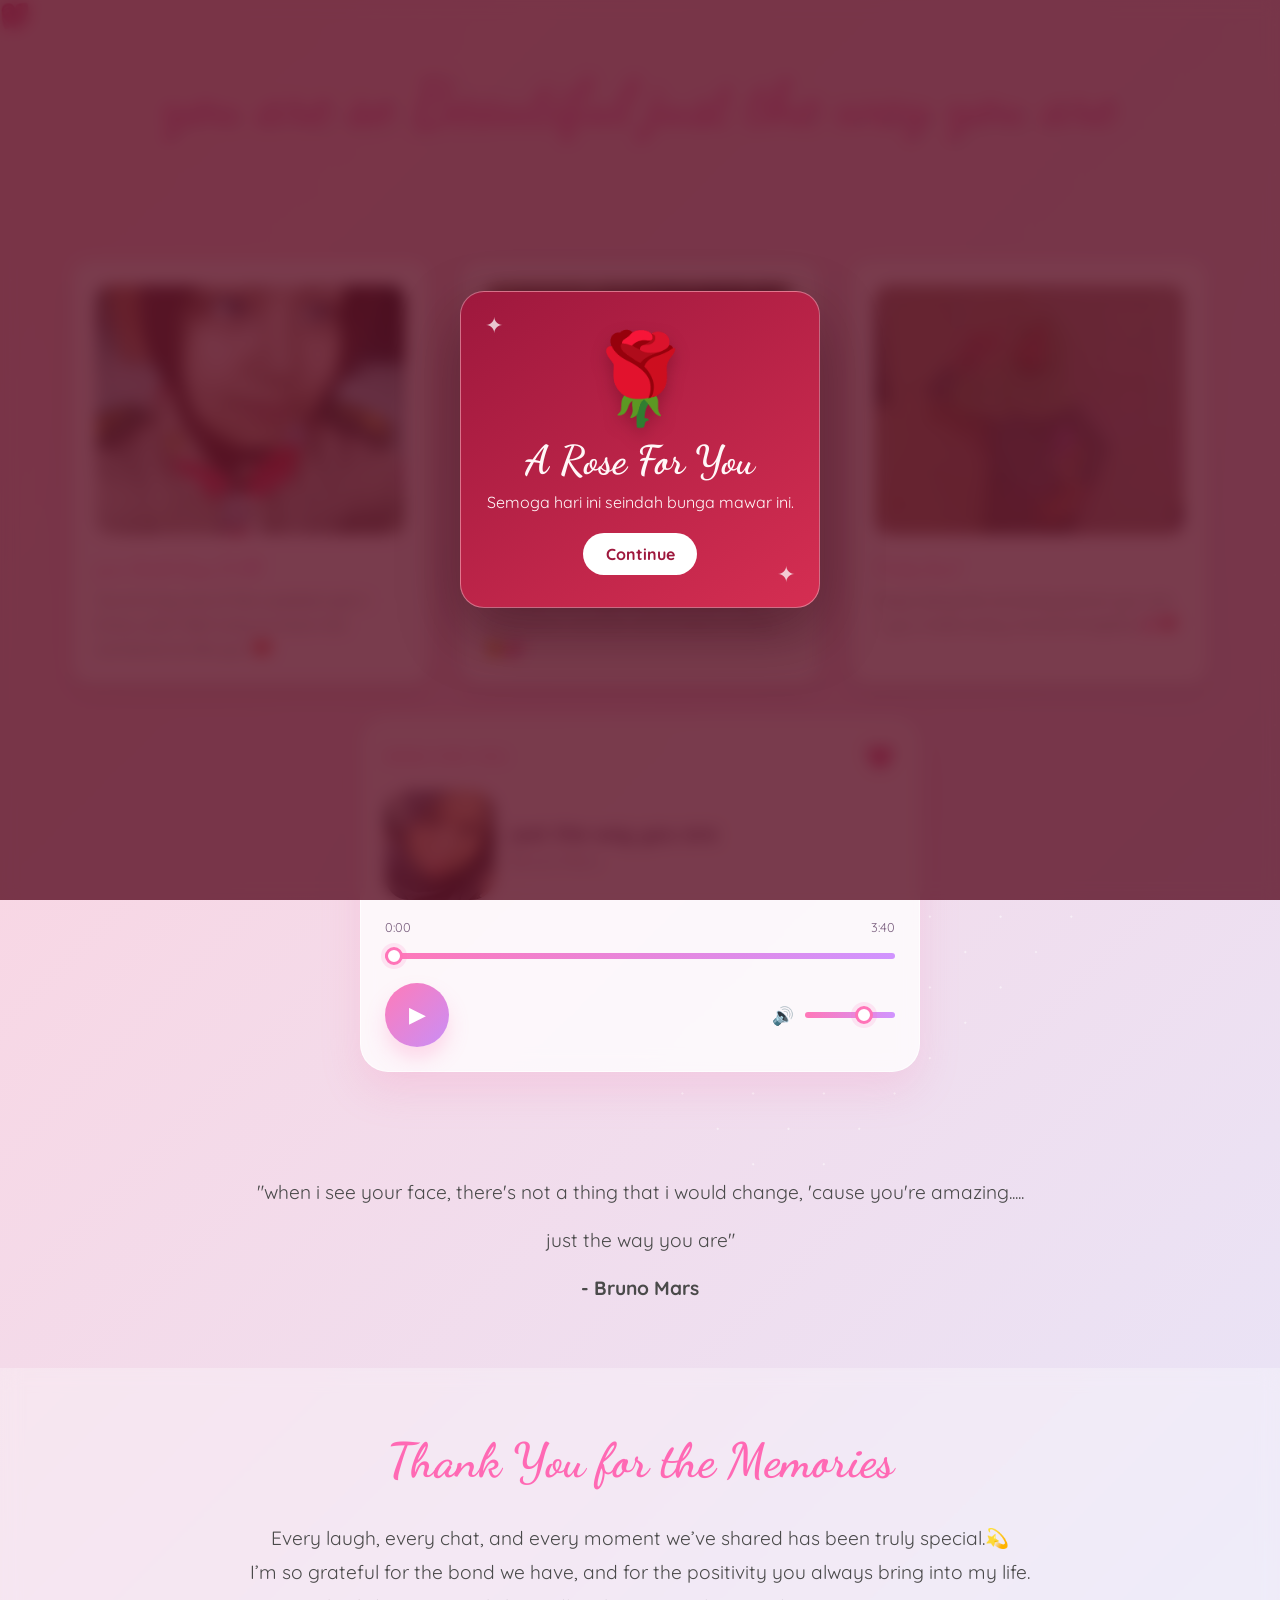
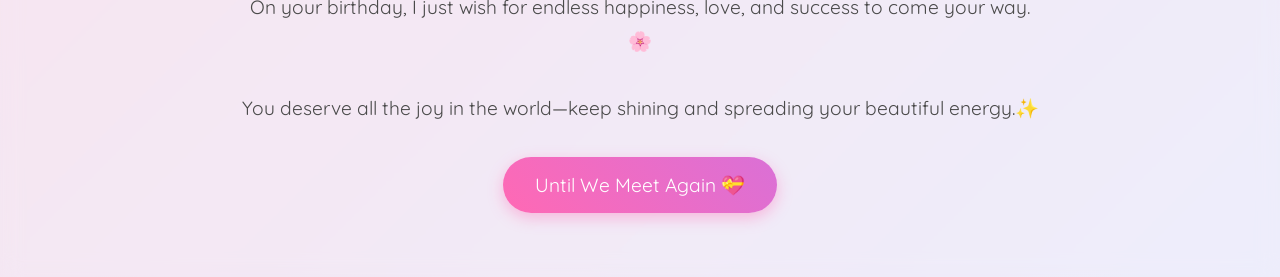
==== commit 518904ee: "lassssttt" ====
--- a/last.html
+++ b/last.html
@@ -796,12 +796,12 @@
         <div class="memory-card">
             <img src="./her smile.jpeg" alt="First Date" class="memory-img">
             <div class="memory-date">your Smile Says It All</div>
-            <div class="memory-caption">You’re truly one of the sweetest girls I know, and I feel lucky to have a crush
+            <div class="memory-caption">You’re truly one of the sweetest girls I know, and I feel lucky to have met someone as
                 like you.❤️</div>
         </div>
         <div class="memory-card">
             <img src="./me and you.jpeg" alt="Beach Day" class="memory-img">
-            <div class="memory-date">Together Vibes</div>
+            <div class="memory-date">Together</div>
             <div class="memory-caption">May your journey ahead be filled with happiness, success, and endless
                 smiles.😊💕</div>
         </div>
@@ -872,7 +872,7 @@
     <div class="goodbye-overlay" id="goodbyeOverlay" role="status" aria-live="polite" aria-hidden="true">
         <div class="goodbye-content">
             <h2>Bye bye! 💝</h2>
-            <p>See you again very soon...</p>
+            <p>See you again...</p>
             <div class="goodbye-hearts" aria-hidden="true">💖 💕 💗</div>
         </div>
     </div>
